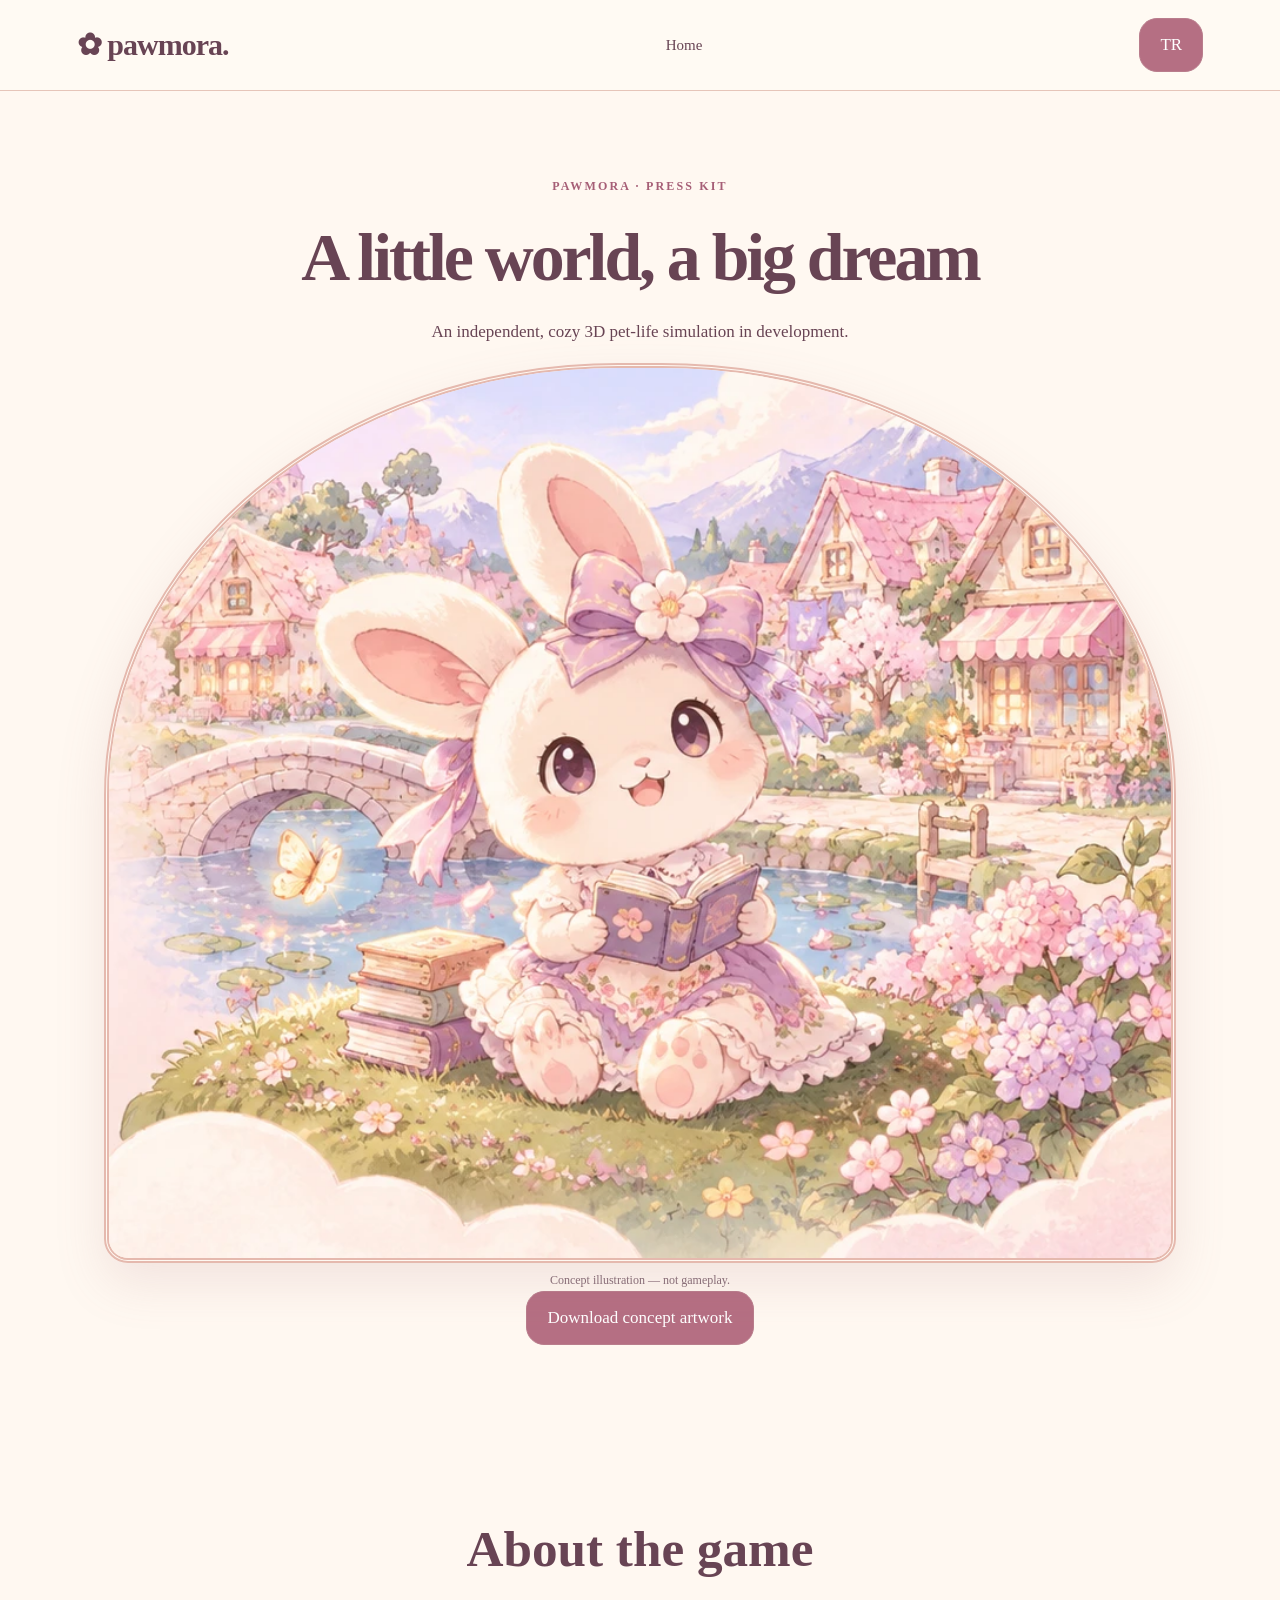
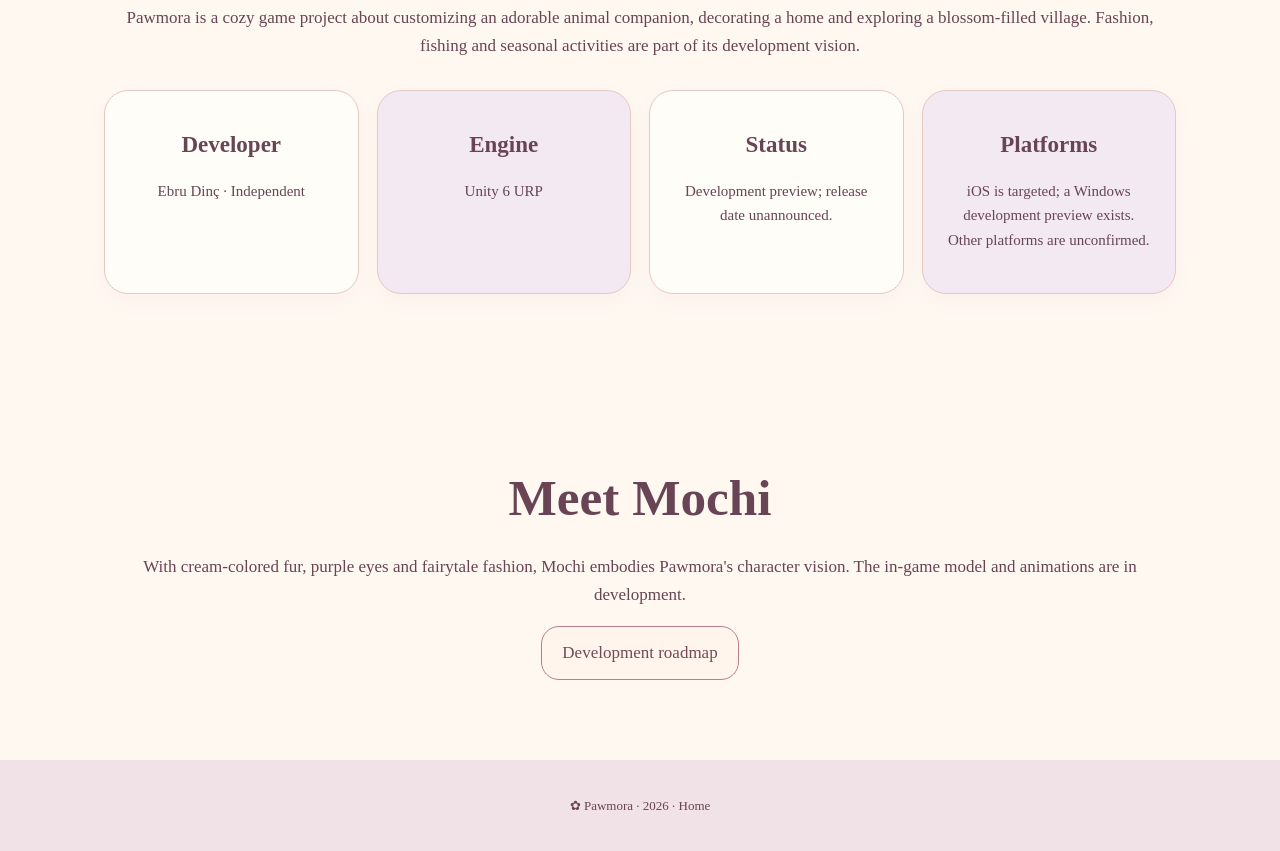
==== press.html @ bfb74076 "Create bilingual Pawmora press kit with labeled concept artwork" ====
<!doctype html><html lang="en"><head><meta charset="utf-8"><meta name="viewport" content="width=device-width,initial-scale=1"><title>Pawmora — Press Kit</title><meta name="description" content="Official Pawmora press kit: independent cozy 3D pet-life game in development."><link rel="stylesheet" href="/style.css"><link rel="stylesheet" href="/press.css"><script src="/press.js" defer></script></head><body><header><a class="brand" href="/">✿ pawmora.</a><nav><a href="/" data-tr="Ana sayfa">Home</a></nav><button id="press-lang">TR</button></header><main class="press"><section><small>PAWMORA · PRESS KIT</small><h1 data-tr="Küçük bir dünyanın büyük hayali">A little world, a big dream</h1><p data-tr="Bağımsız, masalsı 3D evcil hayvan yaşam simülasyonu. Geliştirme aşamasında.">An independent, cozy 3D pet-life simulation in development.</p><figure><img src="/assets/storybook.webp" alt="Mochi concept illustration"><figcaption data-tr="Konsept illüstrasyonu — oyun görüntüsü değildir.">Concept illustration — not gameplay.</figcaption></figure><a class="button" href="/assets/storybook.webp" download="Pawmora-concept.webp" data-tr="Konsept görselini indir">Download concept artwork</a></section><section><h2 data-tr="Oyun hakkında">About the game</h2><p data-tr="Pawmora, oyuncuların sevimli bir hayvan dostunu kişiselleştirmesini, evini dekore etmesini ve çiçeklerle dolu bir kasabayı keşfetmesini hedefleyen rahatlatıcı bir oyun projesidir. Moda, balıkçılık ve mevsimsel etkinlikler geliştirme vizyonunun parçalarıdır.">Pawmora is a cozy game project about customizing an adorable animal companion, decorating a home and exploring a blossom-filled village. Fashion, fishing and seasonal activities are part of its development vision.</p><div class="cards"><article><h3 data-tr="Geliştirici">Developer</h3><p>Ebru Dinç · Independent</p></article><article><h3 data-tr="Oyun motoru">Engine</h3><p>Unity 6 URP</p></article><article><h3 data-tr="Durum">Status</h3><p data-tr="Geliştirme önizlemesi; çıkış tarihi açıklanmadı.">Development preview; release date unannounced.</p></article><article><h3 data-tr="Platformlar">Platforms</h3><p data-tr="iOS hedefleniyor; Windows geliştirme önizlemesi mevcut. Diğer platformlar kesinleşmedi.">iOS is targeted; a Windows development preview exists. Other platforms are unconfirmed.</p></article></div></section><section><h2 data-tr="Mochi ile tanış">Meet Mochi</h2><p data-tr="Krem renkli kürkü, mor gözleri ve masalsı moda anlayışıyla Mochi, Pawmora'nın karakter vizyonunu temsil ediyor. Oyun içi model ve animasyonlar geliştiriliyor.">With cream-colored fur, purple eyes and fairytale fashion, Mochi embodies Pawmora's character vision. The in-game model and animations are in development.</p><a class="button pale" href="/#journey" data-tr="Geliştirme yol haritası">Development roadmap</a></section></main><footer>✿ Pawmora · 2026 · <a href="/" data-tr="Ana sayfa">Home</a></footer></body></html>
---- style.css ----
*{box-sizing:border-box}html{scroll-behavior:smooth}body{margin:0;background:#fff8f1;color:#684454;font:17px/1.65 Georgia,serif}header{display:flex;align-items:center;justify-content:space-between;gap:20px;padding:18px 6%;background:#fffaf3;border-bottom:1px solid #e6c5b9;flex-wrap:wrap}.brand{font-size:30px;font-weight:bold;letter-spacing:-1px}a{color:inherit;text-decoration:none}nav{display:flex;gap:25px;flex-wrap:wrap;font-size:15px}button,.button{font:inherit;cursor:pointer;border:1px solid #b97d8c;border-radius:18px;background:#b56f83;color:white;padding:12px 20px;display:inline-block}.pale,#lang{background:#fff5ed;color:#754858}.hero{display:grid;grid-template-columns: .9fr 1.1fr;align-items:center;min-height:650px;background:radial-gradient(ellipse at 0 0,#f4d6e3,transparent 50%),#fff3ed;padding:40px 5%;gap:30px}.intro{padding:25px}small{letter-spacing:.18em;color:#a65e76;font: bold 12px/1.6 Georgia,serif}h1{font-size:clamp(46px,5.3vw,85px);line-height:1.04;letter-spacing:-.045em;margin:24px 0}em{color:#b66e86;font-weight:normal}h2{font-size:clamp(32px,4vw,52px);line-height:1.15;margin:15px 0 25px}figure{margin:0;position:relative}figure img{width:100%;display:block;border-radius:48% 48% 24px 24px;border:5px double #e5b9ae;box-shadow:0 20px 50px #a76f7825}figcaption,.note{font-size:12px;color:#876c76}figcaption{text-align:center;margin-top:8px}section:not(.hero){max-width:1200px;margin:auto;padding:80px 5%;text-align:center}.cards{display:grid;grid-template-columns:repeat(auto-fit,minmax(200px,1fr));gap:18px;margin-top:30px}.cards article{background:#fffdf8;border:1px solid #e6c8c3;border-radius:24px;padding:25px;box-shadow:0 7px 20px #9e687b0c}.cards article:nth-child(even){background:#f3e9f3}.cards span{font-size:36px;color:#b66e86}.cards h3{font-size:23px;margin:10px 0}.cards p{font-size:15px}.gallery{display:grid;grid-template-columns:repeat(4,1fr);gap:18px}.gallery img{width:100%;border-radius:18px;border:4px solid white;box-shadow:0 8px 20px #a76f7820}#community{background:#f3e5ee;border-radius:35px}form{max-width:620px;margin:35px auto 0;text-align:left}textarea{display:block;width:100%;min-height:110px;border:1px solid #d4aabb;border-radius:15px;padding:15px;font:inherit;margin:12px 0;background:#fffdf9}footer{text-align:center;padding:35px;background:#f1e2e7;font-size:13px}button:disabled{opacity:.55;cursor:not-allowed}a:focus-visible,button:focus-visible{outline:3px solid #73485c;outline-offset:4px}@media(max-width:760px){.hero{grid-template-columns:1fr;padding:25px 5%;gap:10px}.intro{padding:10px}nav{gap:12px;font-size:13px}.gallery{grid-template-columns:repeat(2,1fr)}section:not(.hero){padding:55px 5%}.button{margin-bottom:8px}}@media(prefers-reduced-motion:reduce){html{scroll-behavior:auto}}

.story-extra .storybook-panel{background:#fffdf8;border:1px solid #e6c8c3;border-radius:28px;padding:clamp(18px,4vw,42px);margin:24px auto;max-width:900px;box-shadow:0 8px 30px #9e687b12}.story-extra .story-grid{display:grid;grid-template-columns:repeat(auto-fit,minmax(230px,1fr));gap:22px;align-items:center}.story-extra label{display:block;margin:10px 0}.story-extra select,.story-extra input{font:inherit;color:inherit;border:1px solid #d4aabb;background:#fff8f1;border-radius:10px;padding:8px;max-width:100%}.story-extra svg{width:100%;max-width:340px}.story-extra .town-map{background:#e7eddb;border:2px solid #d2d9ba;border-radius:30px;padding:22px;display:grid;grid-template-columns:repeat(2,minmax(0,1fr));gap:12px}.town-map button{background:#fff5ed;color:#754858;padding:12px 5px}.town-map button span{display:block;font-size:28px}.flower-find{background:transparent;color:#b56f83;border:1px dashed #d4aabb;padding:5px 12px;font-size:22px}.flower-find:disabled{opacity:.65}.story-spark{position:absolute;pointer-events:none;color:#c38aa4;font-size:22px;animation:story-float 7s ease-in-out infinite}.story-spark:nth-child(2){animation-delay:-3s}.story-spark:nth-child(3){animation-delay:-5s}.story-sparks{position:absolute;inset:0;pointer-events:none;overflow:hidden}.story-spark:nth-child(1){left:8%;top:20%}.story-spark:nth-child(2){right:9%;top:35%}.story-spark:nth-child(3){left:18%;bottom:12%}.letter-sent{animation:letter-flight .8s ease both}@keyframes story-float{50%{transform:translate(12px,-15px) rotate(15deg);opacity:.5}}@keyframes letter-flight{50%{transform:translateY(-12px) rotate(-8deg)}100%{transform:none}}@media(prefers-reduced-motion:reduce){.story-spark,.letter-sent{animation:none}}

#rewards .reward-medal{display:grid;place-items:center;width:86px;height:86px;margin:0 auto 18px;border:5px double #c6a46d;border-radius:50%;background:radial-gradient(circle at 35% 25%,#fff9e8,#ead0e7);color:#966448;font-size:42px;box-shadow:0 5px 15px #a76f7820}#rewards .reward-state{font-size:14px;padding:8px;border-radius:12px;background:#f4e8ee}#rewards .reward-state[data-complete=true]{background:#e6efdf;color:#416244}#rewards .reward-note{max-width:720px;margin:24px auto}

#rewards .reward-medal{width:100%;height:auto;aspect-ratio:4/3;border-radius:22px;background:radial-gradient(ellipse,#fffaf0,#f1dce8);border:4px double #c6a46d}#rewards .reward-medal svg{width:90%;height:150px;max-width:230px}#rewards progress{width:min(100%,420px);height:14px;accent-color:#b56f83}#rewards .cards article:has([data-complete=true]){border-color:#b8a16d}#reward-celebration{padding:14px;border:1px solid #c6a46d;border-radius:18px;background:#fff4d9} .reward-celebrate{animation:reward-glow .9s ease}@keyframes reward-glow{50%{transform:scale(1.025);box-shadow:0 0 30px #e5bd79}}@media(prefers-reduced-motion:reduce){.reward-celebrate{animation:none}}

#rewards .reward-medal{aspect-ratio:1/1}#rewards .reward-medal svg{height:auto;max-height:220px}#flower-hunt{text-align:left}#flower-hunt h3,#hunt-count{text-align:center}.hunt-hint{border-top:1px solid #e6c8c3;padding:14px 0}.hunt-hint summary{cursor:pointer;font-weight:bold}.hunt-hint a{text-decoration:underline;color:#9d5470}.flower-find:not(:disabled):hover{box-shadow:0 0 18px #e9b3cc;transform:scale(1.08)}

#flower-hunt{text-align:center;padding:30px 22px}#flower-hunt h3{font-size:clamp(24px,3vw,34px);margin:8px 0}#flower-hunt .hunt-grid{display:grid;grid-template-columns:repeat(auto-fit,minmax(190px,1fr));gap:16px;margin-top:24px}#flower-hunt .hunt-card{display:flex;flex-direction:column;align-items:center;padding:20px 14px;border:1px solid #e5c5c9;border-radius:20px;background:linear-gradient(145deg,#fffaf4,#f5e7ef)}#flower-hunt .hunt-flower{font-size:32px;color:#b56f83;border:3px double #c6a46d;border-radius:50%;width:58px;height:58px;display:grid;place-items:center;background:#fff8ec}#flower-hunt h4{margin:12px 0 4px;font-size:19px}#flower-hunt .hunt-card p{font-size:14px;margin:8px 0}#flower-hunt .hunt-status{color:#8b5270}#flower-hunt .hunt-link{display:inline-block;margin-top:auto;padding:10px 14px;border-radius:12px;background:#b56f83;color:white;border:1px solid #a15d73;font-size:14px;text-decoration:none;box-shadow:0 3px 8px #a76f7825}#flower-hunt .hunt-link:hover{background:#98576e}#flower-hunt .hunt-card:has([data-found=true]){border-color:#b8a16d}#flower-hunt [data-found=true]{color:#416244}

#back-top{position:fixed;right:max(20px,env(safe-area-inset-right));bottom:max(22px,env(safe-area-inset-bottom));z-index:20;width:48px;height:48px;padding:0;display:grid;place-items:center;border:3px double #e5c28e;border-radius:50%;background:#b56f83;color:white;font-size:25px;box-shadow:0 5px 18px #68445435}#back-top[hidden]{display:none}#back-top:hover{background:#98576e}

#club .founding-card{max-width:760px;margin:32px auto 0;text-align:center;border:3px double #d6b780;background:linear-gradient(145deg,#fffaf3,#f5e8f0);padding:clamp(22px,4vw,44px)}.founding-emblem{display:grid;place-items:center;margin:0 auto 16px;width:70px;height:70px;border:3px double #c6a46d;border-radius:50%;background:#fff5e6;color:#a77c49;font-size:36px}#club .founding-card h3{font-size:clamp(23px,3vw,32px);margin:12px 0}#club .founding-card p{max-width:600px;margin:16px auto;line-height:1.7}#club .founding-consent{display:flex;align-items:flex-start;gap:12px;text-align:left;background:#fffaf6;border:1px solid #e5c5ce;border-radius:14px;padding:16px;margin:22px auto;max-width:600px}#club .founding-consent input{flex:none;width:18px;height:18px;accent-color:#b56f83;margin-top:4px}#club .founding-verify{display:inline-block;border:1px solid #b56f83;border-radius:12px;padding:10px 18px;color:#8b4964;text-decoration:none;background:#fff8f3}#founding-register{padding:14px 24px}#founding-result:empty{display:none}

.privacy-footer{margin:12px auto 0;max-width:740px}.privacy-details summary{cursor:pointer;color:#754858;text-decoration:underline;text-underline-offset:4px;font-size:14px;list-style:none}.privacy-details summary::-webkit-details-marker{display:none}.privacy-details summary:before{content:'◇ ';color:#a77c49}.privacy-details[open] summary:before{content:'◆ '}.privacy-body{text-align:left;background:#fffaf5;border:1px solid #e5c5ce;border-radius:16px;padding:20px;margin:16px auto 0;font-size:14px;line-height:1.7}.privacy-body p{margin:0 0 14px}.privacy-body a{display:inline-block}.privacy-details summary:focus-visible{outline:2px solid #b56f83;outline-offset:4px}

#journey .cards{display:grid;grid-template-columns:1fr;max-width:760px;margin:36px auto 0;gap:18px;text-align:left;position:relative;padding-left:38px}#journey .cards:before{content:'';position:absolute;left:14px;top:24px;bottom:24px;width:2px;background:#dec0cb}#journey .cards article{position:relative;text-align:left;padding:24px 28px;min-height:0}#journey .cards article:before{content:'✿';position:absolute;left:-39px;top:24px;width:30px;height:30px;display:grid;place-items:center;background:#fff8f3;border:1px solid #d9b2c2;border-radius:50%;color:#a66a83}#journey .cards article h3{margin:8px 0}#journey .cards article p{margin:8px 0;line-height:1.65}#journey .roadmap-state{display:inline-block;padding:5px 12px;border-radius:20px;background:#f2e3eb;color:#78475e;letter-spacing:.03em}#journey .roadmap-state[data-state=completed]{background:#e4efdf;color:#375b39}#journey .roadmap-state[data-state=testing]{background:#eee7f7;color:#624c80}#news[hidden]{display:none!important}@media(max-width:600px){#journey .cards{padding-left:30px}#journey .cards:before{left:10px}#journey .cards article{padding:18px}#journey .cards article:before{left:-31px;width:24px;height:24px}}
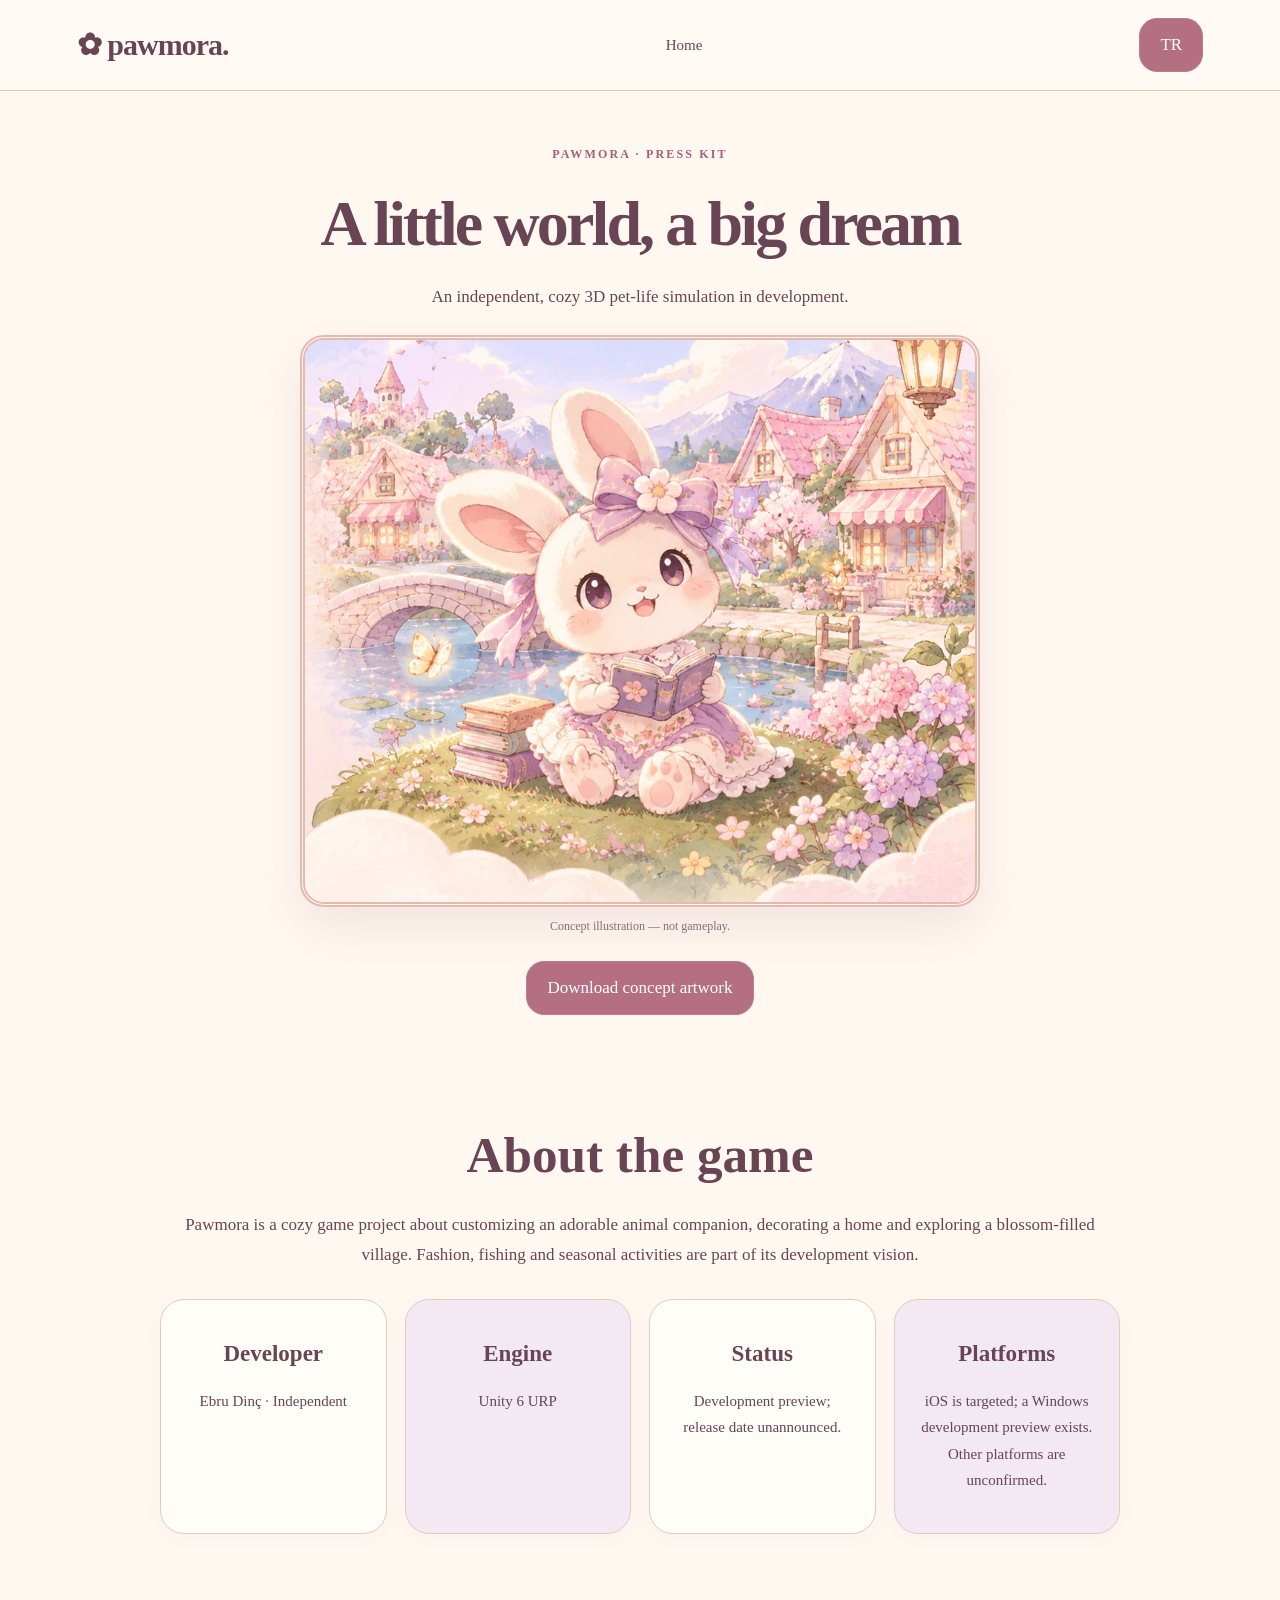
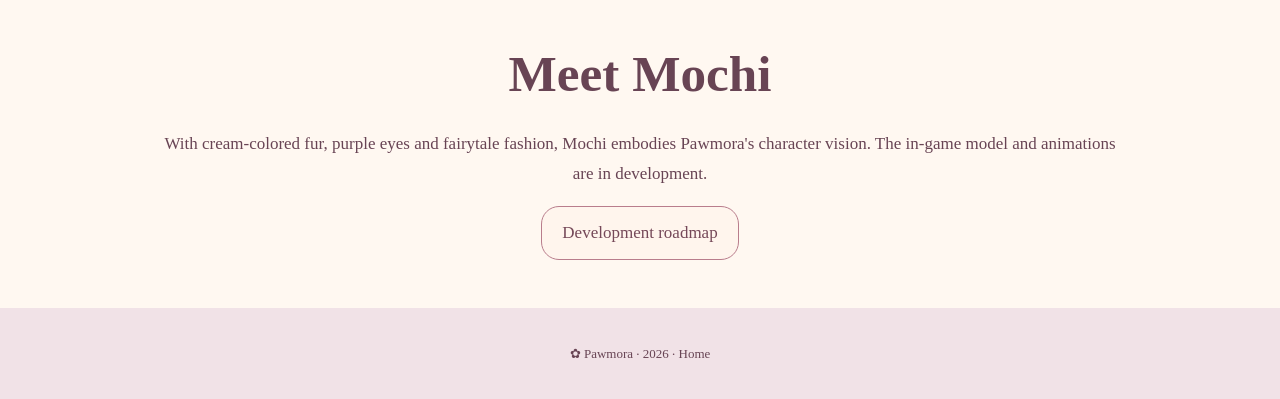
==== commit ec7b5e72: "Add canonical and social metadata to press kit" ====
--- a/press.html
+++ b/press.html
@@ -1 +1 @@
-<!doctype html><html lang="en"><head><meta charset="utf-8"><meta name="viewport" content="width=device-width,initial-scale=1"><title>Pawmora — Press Kit</title><meta name="description" content="Official Pawmora press kit: independent cozy 3D pet-life game in development."><link rel="stylesheet" href="/style.css"><link rel="stylesheet" href="/press.css"><script src="/press.js" defer></script></head><body><header><a class="brand" href="/">✿ pawmora.</a><nav><a href="/" data-tr="Ana sayfa">Home</a></nav><button id="press-lang">TR</button></header><main class="press"><section><small>PAWMORA · PRESS KIT</small><h1 data-tr="Küçük bir dünyanın büyük hayali">A little world, a big dream</h1><p data-tr="Bağımsız, masalsı 3D evcil hayvan yaşam simülasyonu. Geliştirme aşamasında.">An independent, cozy 3D pet-life simulation in development.</p><figure><img src="/assets/storybook.webp" alt="Mochi concept illustration"><figcaption data-tr="Konsept illüstrasyonu — oyun görüntüsü değildir.">Concept illustration — not gameplay.</figcaption></figure><a class="button" href="/assets/storybook.webp" download="Pawmora-concept.webp" data-tr="Konsept görselini indir">Download concept artwork</a></section><section><h2 data-tr="Oyun hakkında">About the game</h2><p data-tr="Pawmora, oyuncuların sevimli bir hayvan dostunu kişiselleştirmesini, evini dekore etmesini ve çiçeklerle dolu bir kasabayı keşfetmesini hedefleyen rahatlatıcı bir oyun projesidir. Moda, balıkçılık ve mevsimsel etkinlikler geliştirme vizyonunun parçalarıdır.">Pawmora is a cozy game project about customizing an adorable animal companion, decorating a home and exploring a blossom-filled village. Fashion, fishing and seasonal activities are part of its development vision.</p><div class="cards"><article><h3 data-tr="Geliştirici">Developer</h3><p>Ebru Dinç · Independent</p></article><article><h3 data-tr="Oyun motoru">Engine</h3><p>Unity 6 URP</p></article><article><h3 data-tr="Durum">Status</h3><p data-tr="Geliştirme önizlemesi; çıkış tarihi açıklanmadı.">Development preview; release date unannounced.</p></article><article><h3 data-tr="Platformlar">Platforms</h3><p data-tr="iOS hedefleniyor; Windows geliştirme önizlemesi mevcut. Diğer platformlar kesinleşmedi.">iOS is targeted; a Windows development preview exists. Other platforms are unconfirmed.</p></article></div></section><section><h2 data-tr="Mochi ile tanış">Meet Mochi</h2><p data-tr="Krem renkli kürkü, mor gözleri ve masalsı moda anlayışıyla Mochi, Pawmora'nın karakter vizyonunu temsil ediyor. Oyun içi model ve animasyonlar geliştiriliyor.">With cream-colored fur, purple eyes and fairytale fashion, Mochi embodies Pawmora's character vision. The in-game model and animations are in development.</p><a class="button pale" href="/#journey" data-tr="Geliştirme yol haritası">Development roadmap</a></section></main><footer>✿ Pawmora · 2026 · <a href="/" data-tr="Ana sayfa">Home</a></footer></body></html>+<!doctype html><html lang="en"><head><meta charset="utf-8"><meta name="viewport" content="width=device-width,initial-scale=1"><title>Pawmora — Press Kit</title><meta name="description" content="Official Pawmora press kit: independent cozy 3D pet-life game in development."><link rel="stylesheet" href="/style.css"><link rel="stylesheet" href="/press.css"><script src="/press.js" defer></script><link rel="canonical" href="https://pawmora-website.pages.dev/press.html"><meta property="og:title" content="Pawmora — Press Kit"><meta property="og:description" content="Discover the vision behind Pawmora, an independent cozy pet-life game in development."><meta property="og:image" content="https://pawmora-website.pages.dev/assets/storybook.webp"><meta property="og:url" content="https://pawmora-website.pages.dev/press.html"><meta property="og:type" content="website"><meta name="twitter:card" content="summary_large_image"></head><body><header><a class="brand" href="/">✿ pawmora.</a><nav><a href="/" data-tr="Ana sayfa">Home</a></nav><button id="press-lang">TR</button></header><main class="press"><section><small>PAWMORA · PRESS KIT</small><h1 data-tr="Küçük bir dünyanın büyük hayali">A little world, a big dream</h1><p data-tr="Bağımsız, masalsı 3D evcil hayvan yaşam simülasyonu. Geliştirme aşamasında.">An independent, cozy 3D pet-life simulation in development.</p><figure><img src="/assets/storybook.webp" alt="Mochi concept illustration"><figcaption data-tr="Konsept illüstrasyonu — oyun görüntüsü değildir.">Concept illustration — not gameplay.</figcaption></figure><a class="button" href="/assets/storybook.webp" download="Pawmora-concept.webp" data-tr="Konsept görselini indir">Download concept artwork</a></section><section><h2 data-tr="Oyun hakkında">About the game</h2><p data-tr="Pawmora, oyuncuların sevimli bir hayvan dostunu kişiselleştirmesini, evini dekore etmesini ve çiçeklerle dolu bir kasabayı keşfetmesini hedefleyen rahatlatıcı bir oyun projesidir. Moda, balıkçılık ve mevsimsel etkinlikler geliştirme vizyonunun parçalarıdır.">Pawmora is a cozy game project about customizing an adorable animal companion, decorating a home and exploring a blossom-filled village. Fashion, fishing and seasonal activities are part of its development vision.</p><div class="cards"><article><h3 data-tr="Geliştirici">Developer</h3><p>Ebru Dinç · Independent</p></article><article><h3 data-tr="Oyun motoru">Engine</h3><p>Unity 6 URP</p></article><article><h3 data-tr="Durum">Status</h3><p data-tr="Geliştirme önizlemesi; çıkış tarihi açıklanmadı.">Development preview; release date unannounced.</p></article><article><h3 data-tr="Platformlar">Platforms</h3><p data-tr="iOS hedefleniyor; Windows geliştirme önizlemesi mevcut. Diğer platformlar kesinleşmedi.">iOS is targeted; a Windows development preview exists. Other platforms are unconfirmed.</p></article></div></section><section><h2 data-tr="Mochi ile tanış">Meet Mochi</h2><p data-tr="Krem renkli kürkü, mor gözleri ve masalsı moda anlayışıyla Mochi, Pawmora'nın karakter vizyonunu temsil ediyor. Oyun içi model ve animasyonlar geliştiriliyor.">With cream-colored fur, purple eyes and fairytale fashion, Mochi embodies Pawmora's character vision. The in-game model and animations are in development.</p><a class="button pale" href="/#journey" data-tr="Geliştirme yol haritası">Development roadmap</a></section></main><footer>✿ Pawmora · 2026 · <a href="/" data-tr="Ana sayfa">Home</a></footer></body></html>
--- a/press.css
+++ b/press.css
@@ -0,0 +1 @@
+.press{max-width:1000px;margin:auto}.press section{padding:48px 20px}.press figure{max-width:680px;margin:24px auto}.press figure img{width:100%;height:auto;border-radius:24px}.press h1{font-size:clamp(36px,6vw,64px)}.press .cards{grid-template-columns:repeat(auto-fit,minmax(210px,1fr))}.press p{line-height:1.75}.press figure figcaption{margin:10px 0}
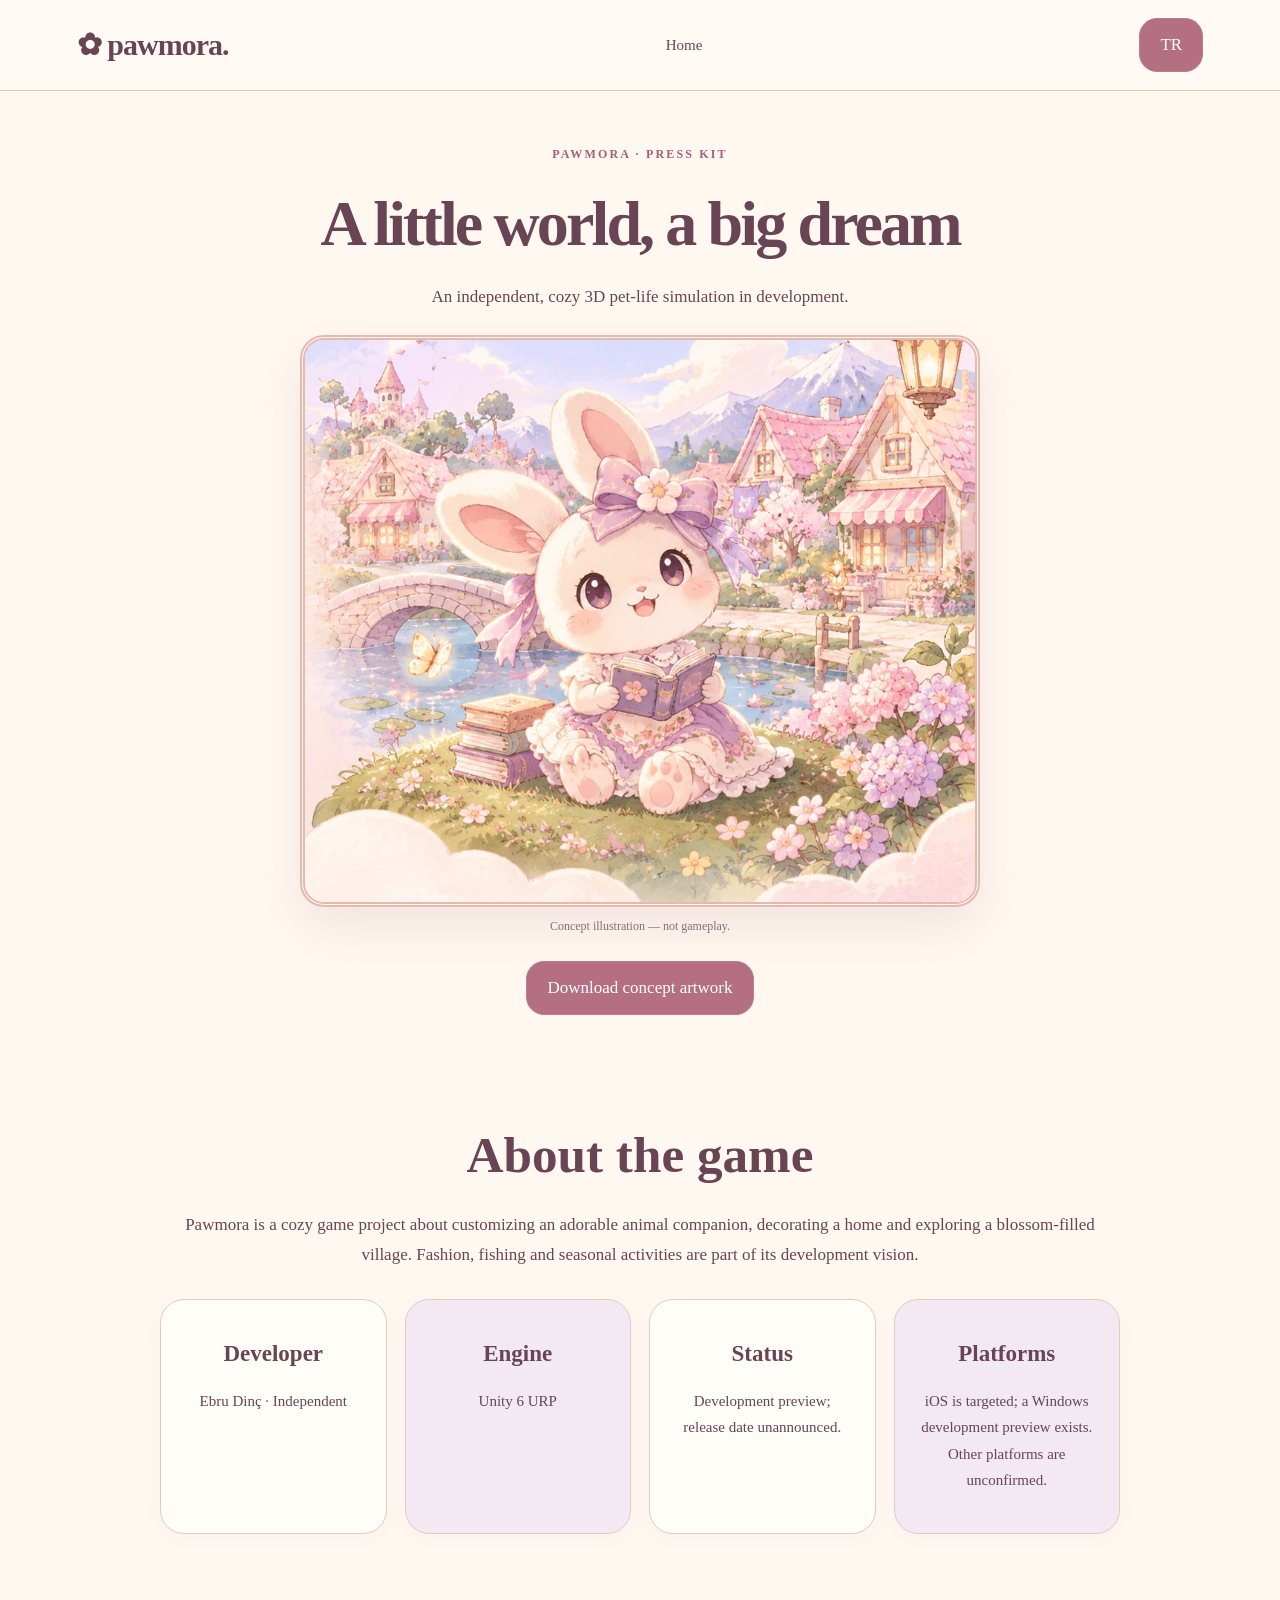
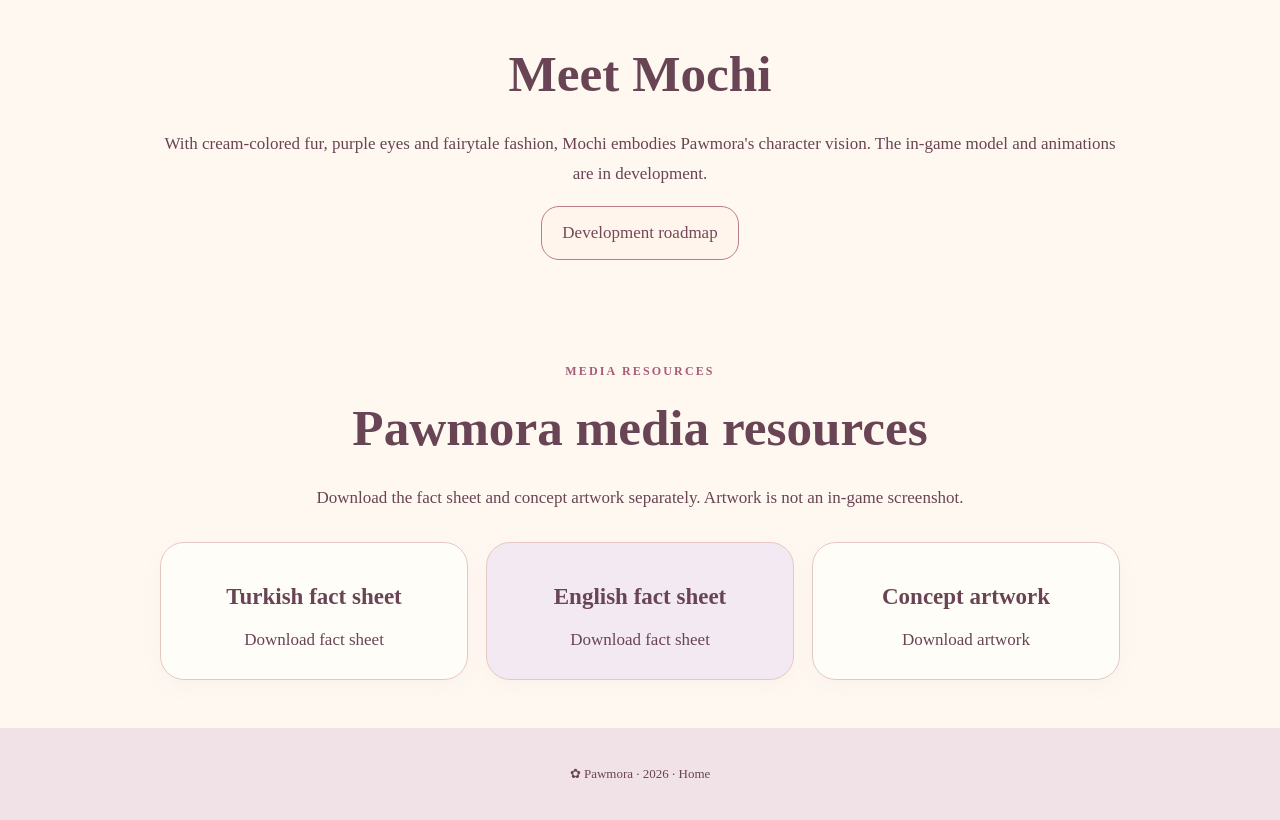
==== commit fe2c0225: "Add bilingual downloadable media resources to press kit" ====
--- a/press.html
+++ b/press.html
@@ -1 +1 @@
-<!doctype html><html lang="en"><head><meta charset="utf-8"><meta name="viewport" content="width=device-width,initial-scale=1"><title>Pawmora — Press Kit</title><meta name="description" content="Official Pawmora press kit: independent cozy 3D pet-life game in development."><link rel="stylesheet" href="/style.css"><link rel="stylesheet" href="/press.css"><script src="/press.js" defer></script><link rel="canonical" href="https://pawmora-website.pages.dev/press.html"><meta property="og:title" content="Pawmora — Press Kit"><meta property="og:description" content="Discover the vision behind Pawmora, an independent cozy pet-life game in development."><meta property="og:image" content="https://pawmora-website.pages.dev/assets/storybook.webp"><meta property="og:url" content="https://pawmora-website.pages.dev/press.html"><meta property="og:type" content="website"><meta name="twitter:card" content="summary_large_image"></head><body><header><a class="brand" href="/">✿ pawmora.</a><nav><a href="/" data-tr="Ana sayfa">Home</a></nav><button id="press-lang">TR</button></header><main class="press"><section><small>PAWMORA · PRESS KIT</small><h1 data-tr="Küçük bir dünyanın büyük hayali">A little world, a big dream</h1><p data-tr="Bağımsız, masalsı 3D evcil hayvan yaşam simülasyonu. Geliştirme aşamasında.">An independent, cozy 3D pet-life simulation in development.</p><figure><img src="/assets/storybook.webp" alt="Mochi concept illustration"><figcaption data-tr="Konsept illüstrasyonu — oyun görüntüsü değildir.">Concept illustration — not gameplay.</figcaption></figure><a class="button" href="/assets/storybook.webp" download="Pawmora-concept.webp" data-tr="Konsept görselini indir">Download concept artwork</a></section><section><h2 data-tr="Oyun hakkında">About the game</h2><p data-tr="Pawmora, oyuncuların sevimli bir hayvan dostunu kişiselleştirmesini, evini dekore etmesini ve çiçeklerle dolu bir kasabayı keşfetmesini hedefleyen rahatlatıcı bir oyun projesidir. Moda, balıkçılık ve mevsimsel etkinlikler geliştirme vizyonunun parçalarıdır.">Pawmora is a cozy game project about customizing an adorable animal companion, decorating a home and exploring a blossom-filled village. Fashion, fishing and seasonal activities are part of its development vision.</p><div class="cards"><article><h3 data-tr="Geliştirici">Developer</h3><p>Ebru Dinç · Independent</p></article><article><h3 data-tr="Oyun motoru">Engine</h3><p>Unity 6 URP</p></article><article><h3 data-tr="Durum">Status</h3><p data-tr="Geliştirme önizlemesi; çıkış tarihi açıklanmadı.">Development preview; release date unannounced.</p></article><article><h3 data-tr="Platformlar">Platforms</h3><p data-tr="iOS hedefleniyor; Windows geliştirme önizlemesi mevcut. Diğer platformlar kesinleşmedi.">iOS is targeted; a Windows development preview exists. Other platforms are unconfirmed.</p></article></div></section><section><h2 data-tr="Mochi ile tanış">Meet Mochi</h2><p data-tr="Krem renkli kürkü, mor gözleri ve masalsı moda anlayışıyla Mochi, Pawmora'nın karakter vizyonunu temsil ediyor. Oyun içi model ve animasyonlar geliştiriliyor.">With cream-colored fur, purple eyes and fairytale fashion, Mochi embodies Pawmora's character vision. The in-game model and animations are in development.</p><a class="button pale" href="/#journey" data-tr="Geliştirme yol haritası">Development roadmap</a></section></main><footer>✿ Pawmora · 2026 · <a href="/" data-tr="Ana sayfa">Home</a></footer></body></html>+<!doctype html><html lang="en"><head><meta charset="utf-8"><meta name="viewport" content="width=device-width,initial-scale=1"><title>Pawmora — Press Kit</title><meta name="description" content="Official Pawmora press kit: independent cozy 3D pet-life game in development."><link rel="stylesheet" href="/style.css"><link rel="stylesheet" href="/press.css"><script src="/press.js" defer></script><link rel="canonical" href="https://pawmora-website.pages.dev/press.html"><meta property="og:title" content="Pawmora — Press Kit"><meta property="og:description" content="Discover the vision behind Pawmora, an independent cozy pet-life game in development."><meta property="og:image" content="https://pawmora-website.pages.dev/assets/storybook.webp"><meta property="og:url" content="https://pawmora-website.pages.dev/press.html"><meta property="og:type" content="website"><meta name="twitter:card" content="summary_large_image"></head><body><header><a class="brand" href="/">✿ pawmora.</a><nav><a href="/" data-tr="Ana sayfa">Home</a></nav><button id="press-lang">TR</button></header><main class="press"><section><small>PAWMORA · PRESS KIT</small><h1 data-tr="Küçük bir dünyanın büyük hayali">A little world, a big dream</h1><p data-tr="Bağımsız, masalsı 3D evcil hayvan yaşam simülasyonu. Geliştirme aşamasında.">An independent, cozy 3D pet-life simulation in development.</p><figure><img src="/assets/storybook.webp" alt="Mochi concept illustration"><figcaption data-tr="Konsept illüstrasyonu — oyun görüntüsü değildir.">Concept illustration — not gameplay.</figcaption></figure><a class="button" href="/assets/storybook.webp" download="Pawmora-concept.webp" data-tr="Konsept görselini indir">Download concept artwork</a></section><section><h2 data-tr="Oyun hakkında">About the game</h2><p data-tr="Pawmora, oyuncuların sevimli bir hayvan dostunu kişiselleştirmesini, evini dekore etmesini ve çiçeklerle dolu bir kasabayı keşfetmesini hedefleyen rahatlatıcı bir oyun projesidir. Moda, balıkçılık ve mevsimsel etkinlikler geliştirme vizyonunun parçalarıdır.">Pawmora is a cozy game project about customizing an adorable animal companion, decorating a home and exploring a blossom-filled village. Fashion, fishing and seasonal activities are part of its development vision.</p><div class="cards"><article><h3 data-tr="Geliştirici">Developer</h3><p>Ebru Dinç · Independent</p></article><article><h3 data-tr="Oyun motoru">Engine</h3><p>Unity 6 URP</p></article><article><h3 data-tr="Durum">Status</h3><p data-tr="Geliştirme önizlemesi; çıkış tarihi açıklanmadı.">Development preview; release date unannounced.</p></article><article><h3 data-tr="Platformlar">Platforms</h3><p data-tr="iOS hedefleniyor; Windows geliştirme önizlemesi mevcut. Diğer platformlar kesinleşmedi.">iOS is targeted; a Windows development preview exists. Other platforms are unconfirmed.</p></article></div></section><section><h2 data-tr="Mochi ile tanış">Meet Mochi</h2><p data-tr="Krem renkli kürkü, mor gözleri ve masalsı moda anlayışıyla Mochi, Pawmora'nın karakter vizyonunu temsil ediyor. Oyun içi model ve animasyonlar geliştiriliyor.">With cream-colored fur, purple eyes and fairytale fashion, Mochi embodies Pawmora's character vision. The in-game model and animations are in development.</p><a class="button pale" href="/#journey" data-tr="Geliştirme yol haritası">Development roadmap</a></section><section><small data-tr="BASIN MATERYALLERİ">MEDIA RESOURCES</small><h2 data-tr="Pawmora basın dosyaları">Pawmora media resources</h2><p data-tr="Tanıtım metinlerini ve konsept görselini ayrı ayrı indirebilirsiniz. Görseller oyun içi ekran görüntüsü değildir.">Download the fact sheet and concept artwork separately. Artwork is not an in-game screenshot.</p><div class="cards"><article><h3 data-tr="Türkçe bilgi dosyası">Turkish fact sheet</h3><a href="/press-facts-tr.txt" download data-tr="Bilgi dosyasını indir">Download fact sheet</a></article><article><h3 data-tr="İngilizce bilgi dosyası">English fact sheet</h3><a href="/press-facts-en.txt" download data-tr="Bilgi dosyasını indir">Download fact sheet</a></article><article><h3 data-tr="Konsept görseli">Concept artwork</h3><a href="/assets/storybook.webp" download="Pawmora-concept.webp" data-tr="Görseli indir">Download artwork</a></article></div></section></main><footer>✿ Pawmora · 2026 · <a href="/" data-tr="Ana sayfa">Home</a></footer></body></html>
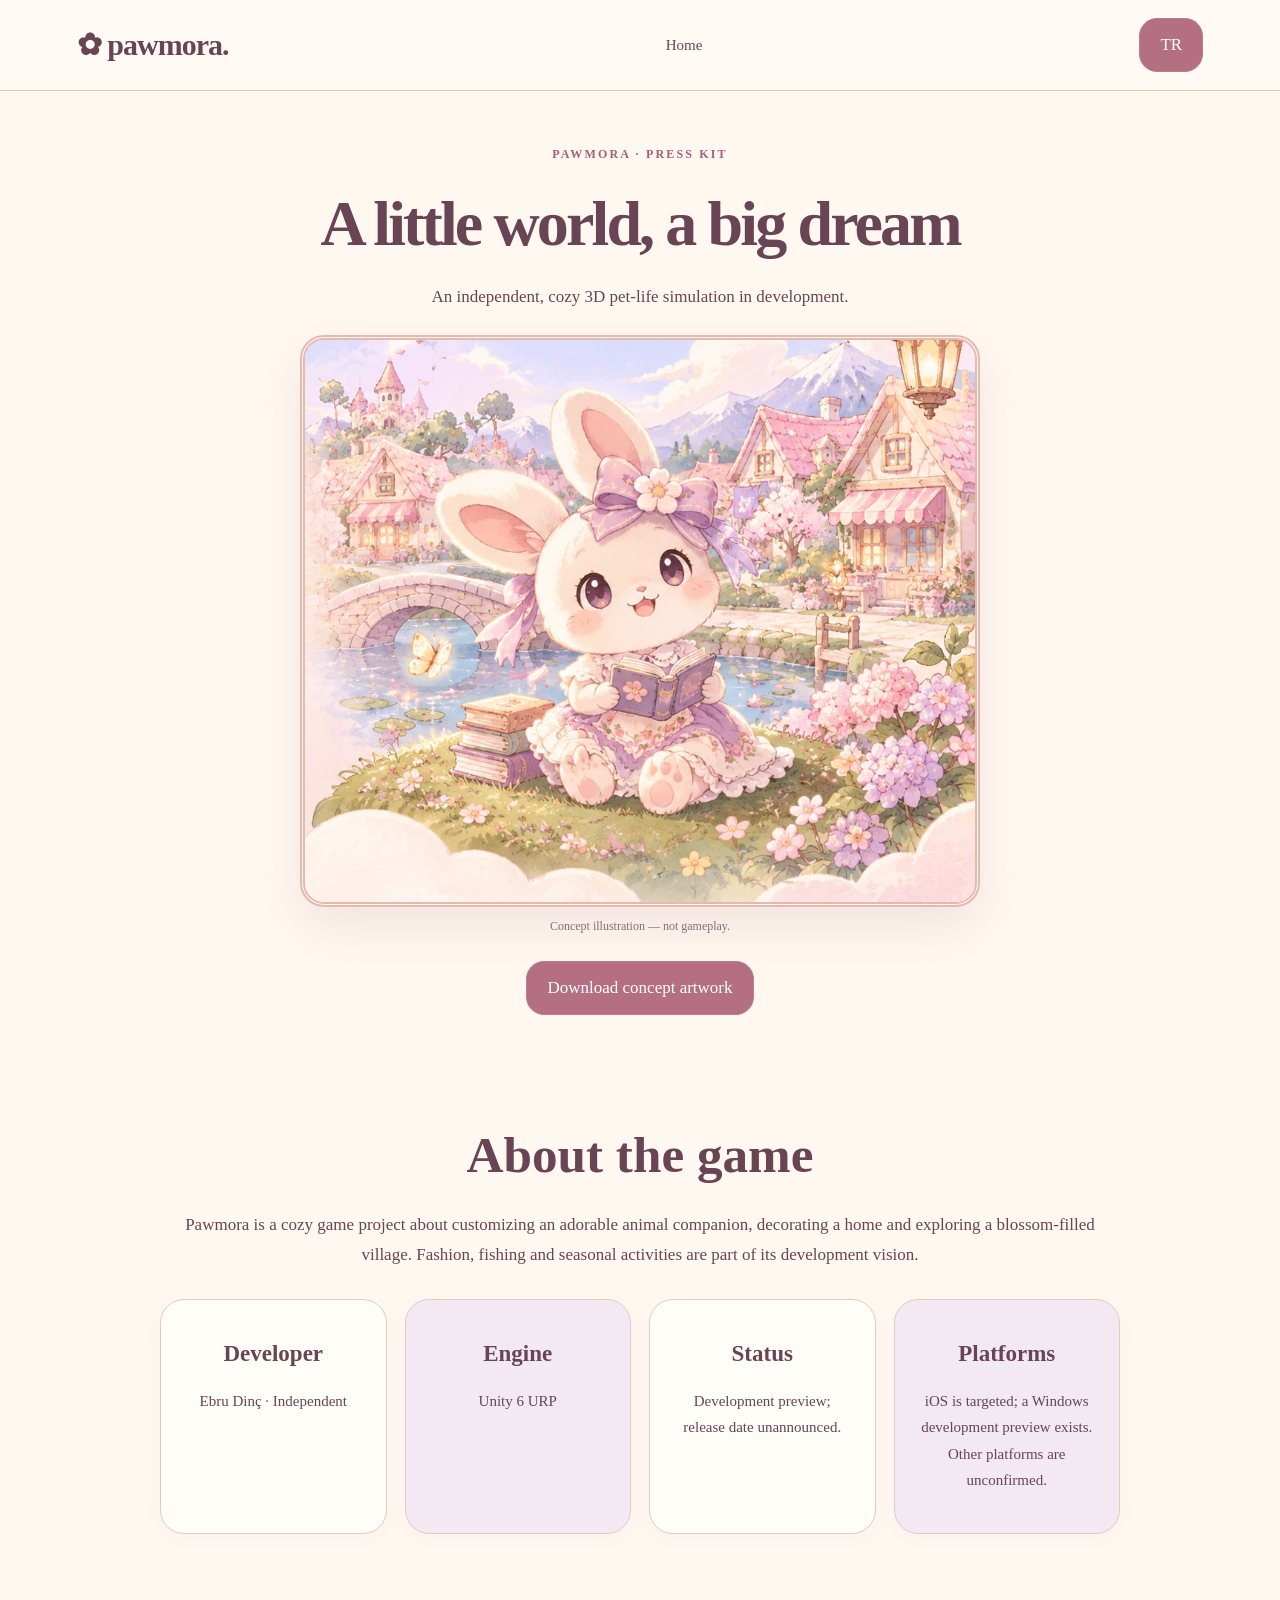
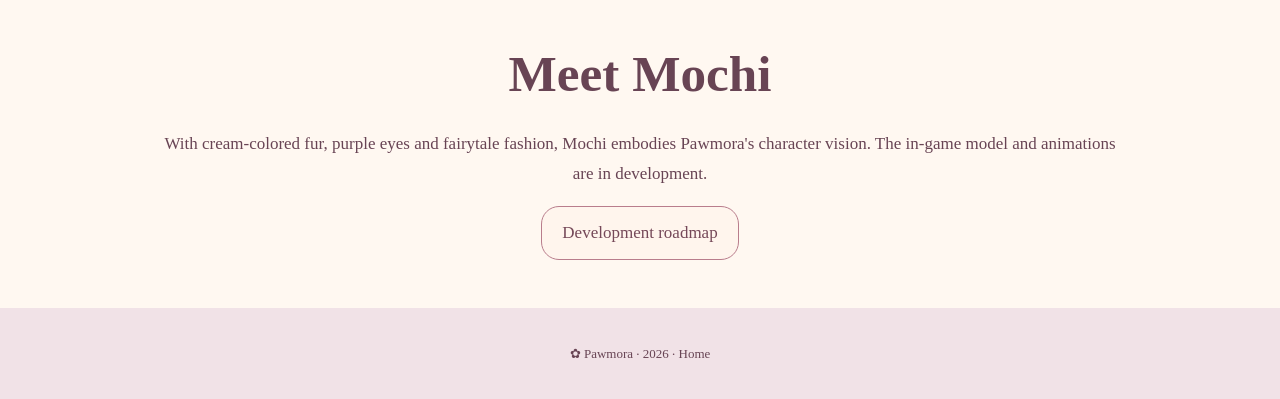
==== commit a8f7c308: "Remove downloadable press fact sheets section" ====
--- a/press.html
+++ b/press.html
@@ -1 +1 @@
-<!doctype html><html lang="en"><head><meta charset="utf-8"><meta name="viewport" content="width=device-width,initial-scale=1"><title>Pawmora — Press Kit</title><meta name="description" content="Official Pawmora press kit: independent cozy 3D pet-life game in development."><link rel="stylesheet" href="/style.css"><link rel="stylesheet" href="/press.css"><script src="/press.js" defer></script><link rel="canonical" href="https://pawmora-website.pages.dev/press.html"><meta property="og:title" content="Pawmora — Press Kit"><meta property="og:description" content="Discover the vision behind Pawmora, an independent cozy pet-life game in development."><meta property="og:image" content="https://pawmora-website.pages.dev/assets/storybook.webp"><meta property="og:url" content="https://pawmora-website.pages.dev/press.html"><meta property="og:type" content="website"><meta name="twitter:card" content="summary_large_image"></head><body><header><a class="brand" href="/">✿ pawmora.</a><nav><a href="/" data-tr="Ana sayfa">Home</a></nav><button id="press-lang">TR</button></header><main class="press"><section><small>PAWMORA · PRESS KIT</small><h1 data-tr="Küçük bir dünyanın büyük hayali">A little world, a big dream</h1><p data-tr="Bağımsız, masalsı 3D evcil hayvan yaşam simülasyonu. Geliştirme aşamasında.">An independent, cozy 3D pet-life simulation in development.</p><figure><img src="/assets/storybook.webp" alt="Mochi concept illustration"><figcaption data-tr="Konsept illüstrasyonu — oyun görüntüsü değildir.">Concept illustration — not gameplay.</figcaption></figure><a class="button" href="/assets/storybook.webp" download="Pawmora-concept.webp" data-tr="Konsept görselini indir">Download concept artwork</a></section><section><h2 data-tr="Oyun hakkında">About the game</h2><p data-tr="Pawmora, oyuncuların sevimli bir hayvan dostunu kişiselleştirmesini, evini dekore etmesini ve çiçeklerle dolu bir kasabayı keşfetmesini hedefleyen rahatlatıcı bir oyun projesidir. Moda, balıkçılık ve mevsimsel etkinlikler geliştirme vizyonunun parçalarıdır.">Pawmora is a cozy game project about customizing an adorable animal companion, decorating a home and exploring a blossom-filled village. Fashion, fishing and seasonal activities are part of its development vision.</p><div class="cards"><article><h3 data-tr="Geliştirici">Developer</h3><p>Ebru Dinç · Independent</p></article><article><h3 data-tr="Oyun motoru">Engine</h3><p>Unity 6 URP</p></article><article><h3 data-tr="Durum">Status</h3><p data-tr="Geliştirme önizlemesi; çıkış tarihi açıklanmadı.">Development preview; release date unannounced.</p></article><article><h3 data-tr="Platformlar">Platforms</h3><p data-tr="iOS hedefleniyor; Windows geliştirme önizlemesi mevcut. Diğer platformlar kesinleşmedi.">iOS is targeted; a Windows development preview exists. Other platforms are unconfirmed.</p></article></div></section><section><h2 data-tr="Mochi ile tanış">Meet Mochi</h2><p data-tr="Krem renkli kürkü, mor gözleri ve masalsı moda anlayışıyla Mochi, Pawmora'nın karakter vizyonunu temsil ediyor. Oyun içi model ve animasyonlar geliştiriliyor.">With cream-colored fur, purple eyes and fairytale fashion, Mochi embodies Pawmora's character vision. The in-game model and animations are in development.</p><a class="button pale" href="/#journey" data-tr="Geliştirme yol haritası">Development roadmap</a></section><section><small data-tr="BASIN MATERYALLERİ">MEDIA RESOURCES</small><h2 data-tr="Pawmora basın dosyaları">Pawmora media resources</h2><p data-tr="Tanıtım metinlerini ve konsept görselini ayrı ayrı indirebilirsiniz. Görseller oyun içi ekran görüntüsü değildir.">Download the fact sheet and concept artwork separately. Artwork is not an in-game screenshot.</p><div class="cards"><article><h3 data-tr="Türkçe bilgi dosyası">Turkish fact sheet</h3><a href="/press-facts-tr.txt" download data-tr="Bilgi dosyasını indir">Download fact sheet</a></article><article><h3 data-tr="İngilizce bilgi dosyası">English fact sheet</h3><a href="/press-facts-en.txt" download data-tr="Bilgi dosyasını indir">Download fact sheet</a></article><article><h3 data-tr="Konsept görseli">Concept artwork</h3><a href="/assets/storybook.webp" download="Pawmora-concept.webp" data-tr="Görseli indir">Download artwork</a></article></div></section></main><footer>✿ Pawmora · 2026 · <a href="/" data-tr="Ana sayfa">Home</a></footer></body></html>+<!doctype html><html lang="en"><head><meta charset="utf-8"><meta name="viewport" content="width=device-width,initial-scale=1"><title>Pawmora — Press Kit</title><meta name="description" content="Official Pawmora press kit: independent cozy 3D pet-life game in development."><link rel="stylesheet" href="/style.css"><link rel="stylesheet" href="/press.css"><script src="/press.js" defer></script><link rel="canonical" href="https://pawmora-website.pages.dev/press.html"><meta property="og:title" content="Pawmora — Press Kit"><meta property="og:description" content="Discover the vision behind Pawmora, an independent cozy pet-life game in development."><meta property="og:image" content="https://pawmora-website.pages.dev/assets/storybook.webp"><meta property="og:url" content="https://pawmora-website.pages.dev/press.html"><meta property="og:type" content="website"><meta name="twitter:card" content="summary_large_image"></head><body><header><a class="brand" href="/">✿ pawmora.</a><nav><a href="/" data-tr="Ana sayfa">Home</a></nav><button id="press-lang">TR</button></header><main class="press"><section><small>PAWMORA · PRESS KIT</small><h1 data-tr="Küçük bir dünyanın büyük hayali">A little world, a big dream</h1><p data-tr="Bağımsız, masalsı 3D evcil hayvan yaşam simülasyonu. Geliştirme aşamasında.">An independent, cozy 3D pet-life simulation in development.</p><figure><img src="/assets/storybook.webp" alt="Mochi concept illustration"><figcaption data-tr="Konsept illüstrasyonu — oyun görüntüsü değildir.">Concept illustration — not gameplay.</figcaption></figure><a class="button" href="/assets/storybook.webp" download="Pawmora-concept.webp" data-tr="Konsept görselini indir">Download concept artwork</a></section><section><h2 data-tr="Oyun hakkında">About the game</h2><p data-tr="Pawmora, oyuncuların sevimli bir hayvan dostunu kişiselleştirmesini, evini dekore etmesini ve çiçeklerle dolu bir kasabayı keşfetmesini hedefleyen rahatlatıcı bir oyun projesidir. Moda, balıkçılık ve mevsimsel etkinlikler geliştirme vizyonunun parçalarıdır.">Pawmora is a cozy game project about customizing an adorable animal companion, decorating a home and exploring a blossom-filled village. Fashion, fishing and seasonal activities are part of its development vision.</p><div class="cards"><article><h3 data-tr="Geliştirici">Developer</h3><p>Ebru Dinç · Independent</p></article><article><h3 data-tr="Oyun motoru">Engine</h3><p>Unity 6 URP</p></article><article><h3 data-tr="Durum">Status</h3><p data-tr="Geliştirme önizlemesi; çıkış tarihi açıklanmadı.">Development preview; release date unannounced.</p></article><article><h3 data-tr="Platformlar">Platforms</h3><p data-tr="iOS hedefleniyor; Windows geliştirme önizlemesi mevcut. Diğer platformlar kesinleşmedi.">iOS is targeted; a Windows development preview exists. Other platforms are unconfirmed.</p></article></div></section><section><h2 data-tr="Mochi ile tanış">Meet Mochi</h2><p data-tr="Krem renkli kürkü, mor gözleri ve masalsı moda anlayışıyla Mochi, Pawmora'nın karakter vizyonunu temsil ediyor. Oyun içi model ve animasyonlar geliştiriliyor.">With cream-colored fur, purple eyes and fairytale fashion, Mochi embodies Pawmora's character vision. The in-game model and animations are in development.</p><a class="button pale" href="/#journey" data-tr="Geliştirme yol haritası">Development roadmap</a></section></main><footer>✿ Pawmora · 2026 · <a href="/" data-tr="Ana sayfa">Home</a></footer></body></html>
